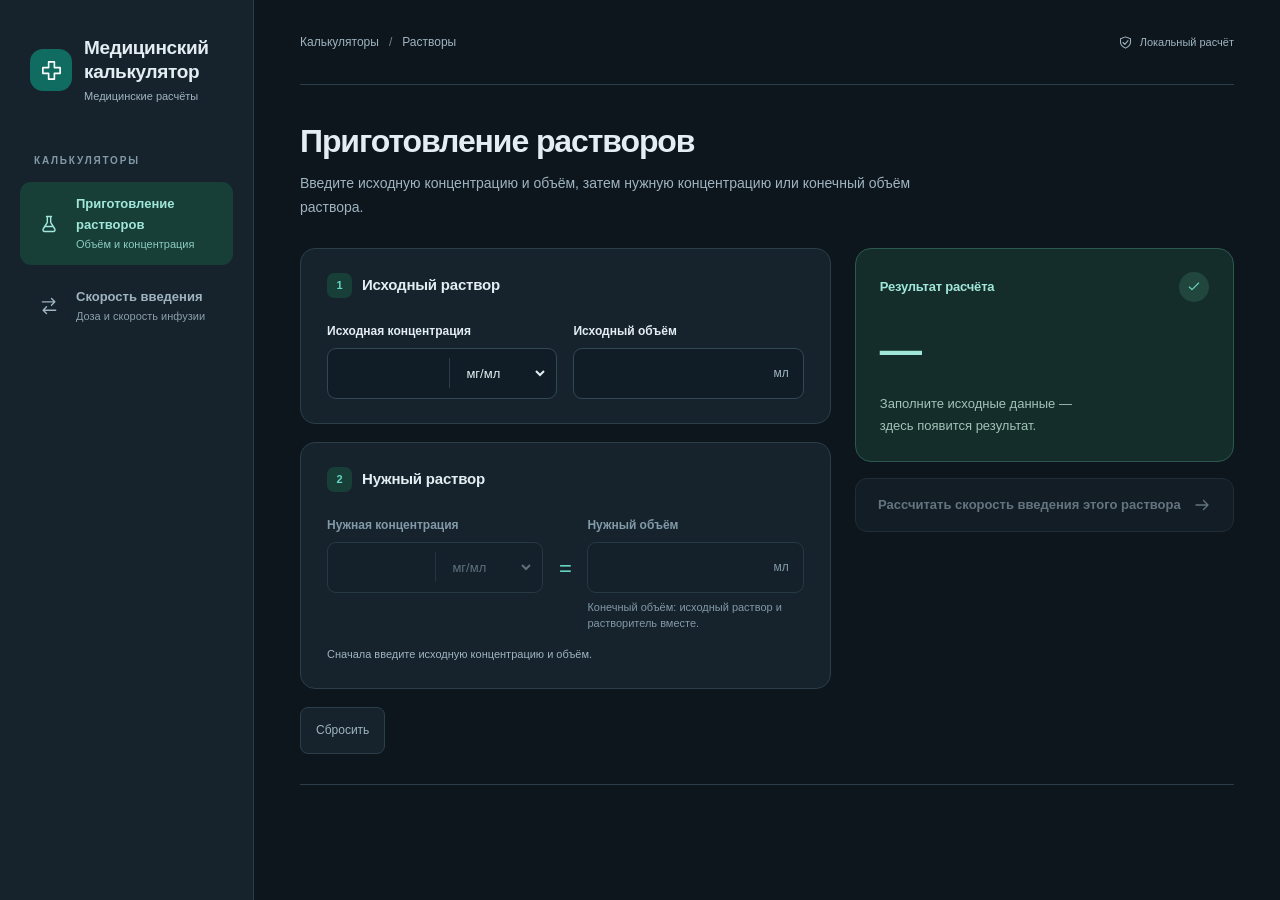
==== index.html @ bf87d004 "Add matching bottom dividers to both calculator pages" ====
<!DOCTYPE html>
<html lang="ru">
<head>
  <meta charset="UTF-8">
  <meta name="viewport" content="width=device-width, initial-scale=1">
  <meta name="color-scheme" content="dark">
  <meta name="theme-color" content="#0d151d">
  <meta name="description" content="Приготовление растворов. Медицинский калькулятор объёмов, концентраций и доз с поддержкой десятичной запятой.">
  <title>Приготовление растворов</title>
  <link rel="icon" href="assets/favicon.svg" type="image/svg+xml">
  <link rel="stylesheet" href="assets/styles.css?v=14">
  <script src="assets/calculations.js?v=12" defer></script>
  <script src="assets/numeric-input.js?v=12" defer></script>
  <script src="assets/solution-transfer.js?v=13" defer></script>
  <script src="assets/app.js?v=13" defer></script>
</head>
<body>
  <a class="skip-link" href="#main">К калькулятору</a>
  <div class="app">
    <aside class="sidebar" aria-label="Навигация">
      <a class="brand" href="index.html" aria-label="Медицинский калькулятор — приготовление растворов"><span class="brand-mark"><svg aria-hidden="true" focusable="false" width="23" height="23" viewBox="0 0 24 24" fill="none" stroke="currentColor" stroke-width="1.7" stroke-linecap="round" stroke-linejoin="round"><path d="M9 3h6v6h6v6h-6v6H9v-6H3V9h6z"/></svg></span><span><span class="brand-name">Медицинский калькулятор</span><span class="brand-sub">Медицинские расчёты</span></span></a>
      <p class="nav-label">КАЛЬКУЛЯТОРЫ</p>
      <nav class="navigation" aria-label="Калькуляторы"><span class="nav-link" aria-current="page"><span class="nav-icon"><svg aria-hidden="true" focusable="false" width="20" height="20" viewBox="0 0 24 24" fill="none" stroke="currentColor" stroke-width="1.7" stroke-linecap="round" stroke-linejoin="round"><path d="M9 3h6m-5 0v7l-5 8a2 2 0 0 0 1.7 3h10.6a2 2 0 0 0 1.7-3l-5-8V3M8 15h8"/></svg></span><span class="nav-text">Приготовление<br>растворов<small>Объём и концентрация</small></span></span><a class="nav-link" href="infusion-rate.html"><span class="nav-icon"><svg aria-hidden="true" focusable="false" width="20" height="20" viewBox="0 0 24 24" fill="none" stroke="currentColor" stroke-width="1.7" stroke-linecap="round" stroke-linejoin="round"><path d="M4 7h15m-4-4 4 4-4 4M20 17H5m4-4-4 4 4 4"/></svg></span><span class="nav-text">Скорость введения<small>Доза и скорость инфузии</small></span></a></nav>
    </aside>
    <div class="workspace">
      <header class="topbar"><div class="topbar-label">Калькуляторы<span>/</span>Растворы</div><div class="topbar-badge"><svg aria-hidden="true" focusable="false" width="15" height="15" viewBox="0 0 24 24" fill="none" stroke="currentColor" stroke-width="1.7" stroke-linecap="round" stroke-linejoin="round"><path d="m12 3 8 3v5c0 5-4 8-8 10-4-2-8-5-8-10V6l8-3Z"/><path d="m8 12 3 3 5-6"/></svg> Локальный расчёт</div></header>
      <main id="main">
        <h1>Приготовление растворов</h1>
        <p class="intro">Введите исходную концентрацию и объём, затем нужную концентрацию или конечный объём раствора.</p>
        <noscript><p>Для работы калькулятора включите JavaScript в браузере.</p></noscript>
        <form id="calculator" novalidate autocomplete="off">
          <div class="calculator-grid">
            <div class="solutions-stack">
              <section class="stage-card" aria-labelledby="stock-heading">
                <div class="stage-heading"><span class="stage-number">1</span><h2 id="stock-heading">Исходный раствор</h2></div>
                <div class="solution-fields">
                  <div class="field">
      <label for="stockConcentration">Исходная концентрация</label>
      <div class="input-group"><input id="stockConcentration" name="stockConcentration" type="text" inputmode="decimal" pattern="[0-9]*[.,]?[0-9]*" maxlength="40" aria-describedby="stockConcentration-error" spellcheck="false" autocapitalize="off"><select name="stockUnit" aria-label="Единица: исходная концентрация"><option value="mg">мг/мл</option><option value="mcg">мкг/мл</option><option value="percent">%</option><option value="unit">ЕД/мл</option><option value="iu">МЕ/мл</option></select></div>
      <p class="field-error" id="stockConcentration-error" hidden></p>
    </div>
                  <div class="field">
      <label for="stockVolume">Исходный объём</label>
      <div class="input-group"><input id="stockVolume" name="stockVolume" type="text" inputmode="decimal" pattern="[0-9]*[.,]?[0-9]*" maxlength="40" aria-describedby="stockVolume-error stockVolume-unit" spellcheck="false" autocapitalize="off"><span class="input-unit" id="stockVolume-unit">мл</span></div>
      <p class="field-error" id="stockVolume-error" hidden></p>
    </div>
                </div>
              </section>
              <section class="stage-card" aria-labelledby="desired-heading">
                <div class="stage-heading"><span class="stage-number">2</span><h2 id="desired-heading">Нужный раствор</h2></div>
                <fieldset id="desired-block" class="stage-fields" disabled aria-describedby="desired-status">
                  <legend class="sr-only">Нужный раствор</legend>
                  <div class="solution-fields solution-fields-linked">
                    <div class="field">
      <label for="targetConcentration">Нужная концентрация</label>
      <div class="input-group"><input id="targetConcentration" name="targetConcentration" type="text" inputmode="decimal" pattern="[0-9]*[.,]?[0-9]*" maxlength="40" aria-describedby="targetConcentration-error" spellcheck="false" autocapitalize="off"><select name="targetUnit" aria-label="Единица: нужная концентрация"><option value="mg">мг/мл</option><option value="mcg">мкг/мл</option><option value="percent">%</option></select></div>
      <p class="field-error" id="targetConcentration-error" hidden></p>
    </div>
                    <span class="field-equals" aria-hidden="true">=</span>
                    <div class="field">
      <label for="finalVolume">Нужный объём</label>
      <div class="input-group"><input id="finalVolume" name="finalVolume" type="text" inputmode="decimal" pattern="[0-9]*[.,]?[0-9]*" maxlength="40" aria-describedby="finalVolume-error finalVolume-hint finalVolume-unit" spellcheck="false" autocapitalize="off"><span class="input-unit" id="finalVolume-unit">мл</span></div>
      <p class="field-hint" id="finalVolume-hint">Конечный объём: исходный раствор и растворитель вместе.</p><p class="field-error" id="finalVolume-error" hidden></p>
    </div>
                  </div>
                </fieldset>
                <p class="stage-note" id="desired-status">Сначала введите исходную концентрацию и объём.</p>
              </section>
              <div class="solution-actions"><button type="reset" class="button-secondary">Сбросить</button></div>
            </div>
            <div>
              <section class="result-panel" aria-labelledby="result-heading">
              <div class="result-top"><h2 id="result-heading">Результат расчёта</h2><span class="result-symbol"><svg aria-hidden="true" focusable="false" width="16" height="16" viewBox="0 0 24 24" fill="none" stroke="currentColor" stroke-width="1.7" stroke-linecap="round" stroke-linejoin="round"><path d="m5 12 4 4L19 6"/></svg></span></div>
              <div class="result-main"><output class="result-value" id="result-value" form="calculator">—</output><span class="result-unit" id="result-unit"></span><p class="result-label" id="result-label" hidden>Объём растворителя</p><p class="result-empty" id="result-empty">Заполните исходные данные —<br>здесь появится результат.</p><p class="result-error" id="result-error" hidden></p></div>
            </section>
              <a class="solution-transfer" id="infusion-link" role="link" aria-disabled="true" tabindex="-1"><span>Рассчитать скорость введения этого раствора</span><svg aria-hidden="true" focusable="false" width="18" height="18" viewBox="0 0 24 24" fill="none" stroke="currentColor" stroke-width="1.7" stroke-linecap="round" stroke-linejoin="round"><path d="M4 12h16m-6-6 6 6-6 6"/></svg></a>
              <p class="sr-only" id="result-status" role="status" aria-live="polite" aria-atomic="true"></p>
            </div>
          </div>
        </form>
      </main>
    </div>
  </div>
</body>
</html>
---- assets/styles.css ----
:root {
  color-scheme: dark;
  --ink: #e3edf2;
  --muted: #9fb4c0;
  --teal: #65d6c2;
  --teal-dark: #a0e7d9;
  --primary: #106c61;
  --line: #2b3e49;
  --background: #0d151d;
  --surface: #16232d;
  --danger: #ff9598;
  font-family: -apple-system, BlinkMacSystemFont, "Segoe UI", Roboto, Arial, sans-serif;
  font-size: 16px;
  font-synthesis: none;
  -webkit-text-size-adjust: 100%;
}
* { box-sizing: border-box; }
body { margin: 0; color: var(--ink); background: var(--background); line-height: 1.5; }
button, input, select { font: inherit; }
button, a, input, select { -webkit-tap-highlight-color: transparent; }
button, a { touch-action: manipulation; }
button { cursor: pointer; }
a { color: var(--teal); text-decoration: none; }
button:focus-visible, a:focus-visible { outline: 3px solid #79d9e4; outline-offset: 4px; }
button:disabled { cursor: default; }
svg { flex-shrink: 0; }
[hidden] { display: none !important; }
.skip-link { position: fixed; top: -80px; left: 16px; z-index: 5; padding: 12px; background: var(--surface); border: 2px solid var(--teal); border-radius: 8px; }
.skip-link:focus { top: 12px; }
.app { display: grid; grid-template-columns: 254px minmax(0, 1fr); min-height: 100vh; min-height: 100dvh; }
.sidebar { position: sticky; top: 0; height: 100vh; height: 100dvh; display: flex; flex-direction: column; background: var(--surface); border-right: 1px solid var(--line); padding: 36px 20px 24px; }
.brand { display: inline-flex; gap: 12px; align-items: center; padding-left: 10px; color: var(--ink); }
.brand-mark { display: grid; place-items: center; flex-shrink: 0; width: 42px; height: 42px; border-radius: 13px; color: white; background: var(--primary); }
.brand > span:last-child { min-width: 0; }
.brand-name { display: block; font-weight: 750; font-size: 19px; letter-spacing: -.35px; line-height: 1.25; }
.brand-sub { display: block; color: var(--muted); font-size: 11px; margin-top: 4px; }
.nav-label { font-size: 10px; font-weight: 700; letter-spacing: 1.8px; color: #8299a7; margin: 49px 14px 14px; }
.navigation { display: grid; gap: 8px; }
.nav-link { min-height: 66px; padding: 12px; border-radius: 11px; display: flex; align-items: center; gap: 11px; color: var(--muted); transition: background .16s, color .16s; }
a.nav-link:hover { background: #1b2b35; color: var(--ink); }
.nav-link[aria-current] { background: #183e38; color: var(--teal-dark); }
.nav-icon { width: 33px; height: 36px; display: grid; place-items: center; }
.nav-text { font-size: 13px; line-height: 1.6; font-weight: 600; }
.nav-text small { display: block; font-size: 11px; font-weight: 400; opacity: .85; }
.workspace { min-width: 0; padding: 0 46px; }
.topbar { max-width: 1160px; margin: auto; min-height: 85px; display: flex; align-items: center; justify-content: space-between; border-bottom: 1px solid var(--line); gap: 16px; }
.topbar-label { font-size: 12px; color: var(--muted); }
.topbar-label span { margin: 0 10px; color: #6b8796; }
.topbar-badge { display: flex; align-items: center; gap: 7px; color: var(--muted); font-size: 11px; }
main { max-width: 1160px; margin: 0 auto 30px; padding: 37px 0 30px; border-bottom: 1px solid var(--line); }
h1 { font-size: clamp(26px, 2.5vw, 35px); line-height: 1.2; font-weight: 720; letter-spacing: -1.1px; margin: 0; }
.intro { color: var(--muted); font-size: 14px; max-width: 650px; margin: 12px 0 28px; line-height: 1.7; }
.calculator-grid { display: grid; grid-template-columns: minmax(0, 1.4fr) minmax(290px, 1fr); gap: 24px; align-items: start; }
h2 { font-size: 16px; font-weight: 650; margin: 0; letter-spacing: -.2px; }
.field { min-width: 0; }
.field label { display: block; font-size: 12px; font-weight: 600; margin-bottom: 8px; }
.input-group { display: flex; align-items: center; background: #111d26; border: 1px solid #324854; border-radius: 9px; min-height: 50px; transition: border-color .15s, box-shadow .15s; overflow: hidden; }
.input-group:focus-within { border-color: var(--teal); box-shadow: 0 0 0 3px #65d6c21a; background: var(--surface); }
.input-group:has([aria-invalid="true"]) { border-color: var(--danger); }
input { width: 100%; min-width: 0; padding: 11px 14px; border: 0; outline: none; background: transparent; color: var(--ink); font-size: 18px; font-variant-numeric: tabular-nums; }
select { color: var(--ink); max-width: 144px; flex-shrink: 0; border: 0; border-left: 1px solid var(--line); outline: none; background: transparent; min-height: 30px; padding: 0 26px 0 12px; margin-right: 8px; font-size: 13px; cursor: pointer; }
select option { background: var(--surface); color: var(--ink); }
select:focus-visible { outline: 2px solid var(--teal); outline-offset: -2px; }
.input-unit { flex-shrink: 0; padding: 0 14px; font-size: 12px; color: var(--muted); white-space: nowrap; }
.field-hint { color: var(--muted); font-size: 11px; margin: 6px 0 0; }
.field-error { font-size: 11px; color: var(--danger); margin: 6px 0 0; }
.button-secondary { min-height: 47px; padding: 11px 15px; border: 1px solid var(--line); background: var(--surface); border-radius: 8px; color: var(--muted); font-size: 12px; }
.button-secondary:hover { background: #21333f; }
.result-panel { border-radius: 16px; border: 1px solid #2c594e; background: #152d2a; overflow: hidden; }
.result-top { padding: 23px 24px 0; display: flex; align-items: center; justify-content: space-between; }
.result-top h2 { font-size: 13px; color: var(--teal-dark); }
.result-symbol { color: var(--teal); display: grid; place-items: center; height: 30px; width: 30px; border-radius: 50%; background: #21463d; }
.result-main { padding: 23px 24px; min-height: 159px; }
.result-value { display: block; font-size: clamp(32px, 3.3vw, 46px); letter-spacing: -1.6px; line-height: 1.2; color: var(--teal-dark); font-weight: 650; overflow-wrap: anywhere; font-variant-numeric: tabular-nums; }
.result-value.is-long { font-size: 29px; }
.result-unit { display: block; font-size: 14px; color: var(--teal); margin: 8px 0 0; }
.result-label { color: #99bdb1; font-size: 11px; margin: 12px 0 0; }
.result-empty { color: #a2c2b8; font-size: 13px; margin: 17px 0 0; line-height: 1.7; }
.result-error { color: var(--danger); font-size: 13px; margin: 0; line-height: 1.7; }
.solution-transfer { display: flex; align-items: center; justify-content: center; gap: 12px; min-height: 54px; padding: 14px 16px; margin-top: 16px; border: 1px solid #397d6f; border-radius: 12px; background: #164c42; color: var(--teal-dark); font-size: 13px; font-weight: 600; text-align: center; }
.solution-transfer span { min-width: 0; overflow-wrap: anywhere; }
.solution-transfer[href]:hover { background: #1c5b4f; border-color: var(--teal); }
.solution-transfer[aria-disabled="true"] { background: var(--surface); border-color: var(--line); color: var(--muted); cursor: not-allowed; opacity: .6; }
.sr-only { position: absolute; width: 1px; height: 1px; padding: 0; margin: -1px; overflow: hidden; clip: rect(0,0,0,0); white-space: nowrap; border: 0; }
@media (min-width: 1600px) { .workspace { padding: 0 65px; } main { padding-top: 50px; } }
@media (max-width: 1190px) { .app { grid-template-columns: 224px minmax(0,1fr); } .workspace { padding: 0 28px; } .sidebar { padding-left: 13px; padding-right: 13px; } .calculator-grid { gap: 18px; grid-template-columns: minmax(0,1.2fr) minmax(270px,1fr); }   }
@media (max-width: 980px) {
  .app { grid-template-columns: 1fr; }
  .sidebar { position: static; height: auto; padding: 20px 28px 15px; border-right: 0; border-bottom: 1px solid var(--line); }
  .brand { padding-left: 0; }
  .brand-mark { width: 35px; height: 35px; border-radius: 10px; }
  .brand-sub { font-size: 10px; }
  .nav-label { display: none; }
  .navigation { grid-template-columns: repeat(2,minmax(0,1fr)); gap: 8px; margin-top: 19px; }
  .nav-link { min-height: 58px; padding: 9px 11px; border: 1px solid var(--line); }
  .nav-link[aria-current] { border-color: #37665b; }
  .nav-icon { width: 24px; }
  .nav-text { font-size: 12px; }
  .nav-text small { font-size: 10px; }
  .topbar { min-height: 58px; }
  main { padding-top: 29px; }
  .calculator-grid { grid-template-columns: minmax(0,1.3fr) minmax(265px,1fr); gap: 20px; }
  h1 { font-size: 30px; }
}
@media (max-width: 660px) {
  .sidebar { padding: 17px 18px 13px; }
  .navigation { grid-template-columns: repeat(2,minmax(0,1fr)); gap: 6px; margin-top: 17px; }
  .nav-link { gap: 8px; padding: 9px 8px; min-height: 62px; }
  .nav-icon { height: 20px; }
  .nav-icon svg { width: 18px; height: 18px; }
  .nav-text { font-size: 11px; line-height: 1.6; }
  .nav-text small { display: none; }
  .workspace { padding: 0 18px; }
  .topbar { min-height: 48px; }
  .topbar-label { font-size: 10px; }
  .topbar-badge { font-size: 9px; gap: 5px; }
  .topbar-badge svg { width: 12px; }
  main { padding-top: 24px; }
  h1 { font-size: 27px; letter-spacing: -.8px; }
  .intro { font-size: 13px; margin: 12px 0 22px; }
  .calculator-grid { grid-template-columns: minmax(0,1fr); gap: 18px; }
  .result-value { font-size: 42px; }
  .result-main { min-height: 137px; padding-top: 18px; padding-bottom: 20px; }
}
.unified-form { margin-top: 8px; }
.patient-solution-grid { display: grid; grid-template-columns: repeat(2,minmax(0,1fr)); gap: 22px; align-items: stretch; }
.stage-card { min-width: 0; padding: 24px 26px; background: var(--surface); border: 1px solid var(--line); border-radius: 15px; }
.stage-heading { display: flex; align-items: center; gap: 10px; margin-bottom: 24px; }
.stage-heading h2 { font-size: 15px; }
.stage-number { display: grid; place-items: center; flex-shrink: 0; width: 25px; height: 25px; border-radius: 7px; background: #183e38; color: var(--teal); font-size: 11px; font-weight: 700; }
.stage-fields { border: 0; padding: 0; margin: 0; min-width: 0; }
.field-equals { display: block; color: var(--teal); text-align: center; font-size: 22px; line-height: 1; padding-top: 42px; user-select: none; }
.stage-note { font-size: 11px; color: var(--muted); margin: 14px 0 0; line-height: 1.6; }
input:disabled, select:disabled { cursor: not-allowed; color: #7d94a1; }
.stage-fields:disabled .input-group { background: #14202a; border-color: #273944; }
.stage-fields:disabled label, .stage-fields:disabled .input-unit, .stage-fields:disabled .field-hint { color: #8299a7; }
.rate-card { margin-top: 22px; background: #152d2a; border-color: #2c594e; }
.rate-card .stage-heading { margin-bottom: 0; }
.rate-status { margin: 10px 0 24px 35px; color: #a7c7bb; }
.rate-fields { display: grid; grid-template-columns: minmax(0,1fr) 20px minmax(0,1fr) 20px minmax(0,1fr); gap: 22px; align-items: start; }
.rate-fields-activity { grid-template-columns: minmax(0,1fr) 20px minmax(0,1fr); }
.rate-fields .field-equals { padding-top: 52px; }
.rate-fields label { color: var(--teal-dark); font-size: 16px; }
.rate-fields .input-group { min-height: 58px; background: var(--surface); border-color: #365b51; }
.rate-fields input { font-size: 20px; padding: 13px 14px; }
.rate-fields .field-hint { margin-top: 10px; }
.rate-card .stage-fields:disabled .input-group { background: #182b2a; border-color: #29443e; }
.rate-note { font-size: 11px; color: #a4c3b8; margin: 24px 0 0; line-height: 1.7; }
.unified-actions { display: flex; justify-content: flex-end; margin-top: 20px; }
.unified-actions .button-secondary:disabled { color: #7f96a3; background: #21333f; }
.solutions-stack { display: grid; gap: 18px; min-width: 0; }
.solution-fields { display: grid; grid-template-columns: repeat(2,minmax(0,1fr)); gap: 16px; align-items: start; }
.solution-fields-linked { grid-template-columns: minmax(0,1fr) 20px minmax(0,1fr); gap: 12px; }
.solution-actions { display: flex; }
@media (max-width: 1190px) { .patient-solution-grid { gap: 18px; } .stage-card { padding: 22px; } .rate-fields { gap: 16px; } }
@media (max-width: 1190px) { .solution-fields { grid-template-columns: 1fr; } .solution-fields-linked .field-equals { padding-top: 0; } }
@media (max-width: 660px) {
  .solution-fields { gap: 18px; }
  .solution-fields-linked { gap: 12px; }
  .patient-solution-grid { grid-template-columns: 1fr; gap: 16px; }
  .stage-card { padding: 20px; }
  .stage-heading { margin-bottom: 20px; }
  .stage-heading h2 { font-size: 14px; }
  .field-equals, .rate-fields .field-equals { padding-top: 0; }
  .rate-card { margin-top: 16px; }
  .rate-fields { grid-template-columns: 1fr; gap: 12px; }
  .rate-fields .input-group { min-height: 54px; }
  .rate-status { margin-left: 0; }
  .unified-actions { justify-content: flex-start; }
}
@media (prefers-reduced-motion: reduce) { *, *::before, *::after { transition: none !important; } }
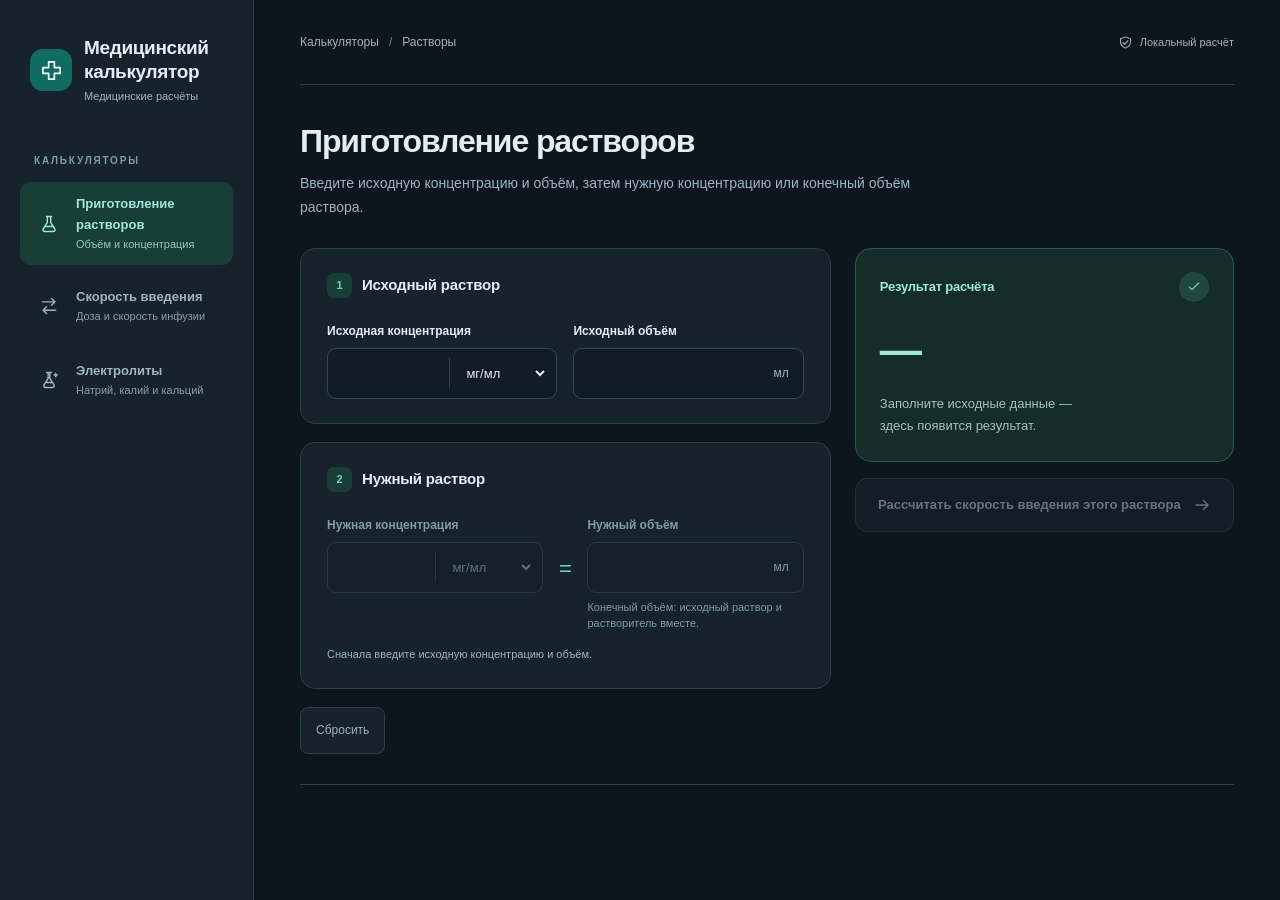
==== commit 882bc5ad: "Add electrolyte page with sodium balance model and potassium/calcium dose converters" ====
--- a/index.html
+++ b/index.html
@@ -8,7 +8,7 @@
   <meta name="description" content="Приготовление растворов. Медицинский калькулятор объёмов, концентраций и доз с поддержкой десятичной запятой.">
   <title>Приготовление растворов</title>
   <link rel="icon" href="assets/favicon.svg" type="image/svg+xml">
-  <link rel="stylesheet" href="assets/styles.css?v=14">
+  <link rel="stylesheet" href="assets/styles.css?v=15">
   <script src="assets/calculations.js?v=12" defer></script>
   <script src="assets/numeric-input.js?v=12" defer></script>
   <script src="assets/solution-transfer.js?v=13" defer></script>
@@ -20,7 +20,7 @@
     <aside class="sidebar" aria-label="Навигация">
       <a class="brand" href="index.html" aria-label="Медицинский калькулятор — приготовление растворов"><span class="brand-mark"><svg aria-hidden="true" focusable="false" width="23" height="23" viewBox="0 0 24 24" fill="none" stroke="currentColor" stroke-width="1.7" stroke-linecap="round" stroke-linejoin="round"><path d="M9 3h6v6h6v6h-6v6H9v-6H3V9h6z"/></svg></span><span><span class="brand-name">Медицинский калькулятор</span><span class="brand-sub">Медицинские расчёты</span></span></a>
       <p class="nav-label">КАЛЬКУЛЯТОРЫ</p>
-      <nav class="navigation" aria-label="Калькуляторы"><span class="nav-link" aria-current="page"><span class="nav-icon"><svg aria-hidden="true" focusable="false" width="20" height="20" viewBox="0 0 24 24" fill="none" stroke="currentColor" stroke-width="1.7" stroke-linecap="round" stroke-linejoin="round"><path d="M9 3h6m-5 0v7l-5 8a2 2 0 0 0 1.7 3h10.6a2 2 0 0 0 1.7-3l-5-8V3M8 15h8"/></svg></span><span class="nav-text">Приготовление<br>растворов<small>Объём и концентрация</small></span></span><a class="nav-link" href="infusion-rate.html"><span class="nav-icon"><svg aria-hidden="true" focusable="false" width="20" height="20" viewBox="0 0 24 24" fill="none" stroke="currentColor" stroke-width="1.7" stroke-linecap="round" stroke-linejoin="round"><path d="M4 7h15m-4-4 4 4-4 4M20 17H5m4-4-4 4 4 4"/></svg></span><span class="nav-text">Скорость введения<small>Доза и скорость инфузии</small></span></a></nav>
+      <nav class="navigation" aria-label="Калькуляторы"><span class="nav-link" aria-current="page"><span class="nav-icon"><svg aria-hidden="true" focusable="false" width="20" height="20" viewBox="0 0 24 24" fill="none" stroke="currentColor" stroke-width="1.7" stroke-linecap="round" stroke-linejoin="round"><path d="M9 3h6m-5 0v7l-5 8a2 2 0 0 0 1.7 3h10.6a2 2 0 0 0 1.7-3l-5-8V3M8 15h8"/></svg></span><span class="nav-text">Приготовление<br>растворов<small>Объём и концентрация</small></span></span><a class="nav-link" href="infusion-rate.html"><span class="nav-icon"><svg aria-hidden="true" focusable="false" width="20" height="20" viewBox="0 0 24 24" fill="none" stroke="currentColor" stroke-width="1.7" stroke-linecap="round" stroke-linejoin="round"><path d="M4 7h15m-4-4 4 4-4 4M20 17H5m4-4-4 4 4 4"/></svg></span><span class="nav-text">Скорость введения<small>Доза и скорость инфузии</small></span></a><a class="nav-link nav-link-electrolytes" href="electrolytes.html"><span class="nav-icon"><svg aria-hidden="true" focusable="false" width="20" height="20" viewBox="0 0 24 24" fill="none" stroke="currentColor" stroke-width="1.7" stroke-linecap="round" stroke-linejoin="round"><path d="M9 3h6m-4 0v7l-5 8a2 2 0 0 0 1.7 3h8.6a2 2 0 0 0 1.7-3l-5-8V3M9 15h6M18 6h4m-2-2v4"/></svg></span><span class="nav-text">Электролиты<small>Натрий, калий и кальций</small></span></a></nav>
     </aside>
     <div class="workspace">
       <header class="topbar"><div class="topbar-label">Калькуляторы<span>/</span>Растворы</div><div class="topbar-badge"><svg aria-hidden="true" focusable="false" width="15" height="15" viewBox="0 0 24 24" fill="none" stroke="currentColor" stroke-width="1.7" stroke-linecap="round" stroke-linejoin="round"><path d="m12 3 8 3v5c0 5-4 8-8 10-4-2-8-5-8-10V6l8-3Z"/><path d="m8 12 3 3 5-6"/></svg> Локальный расчёт</div></header>
--- a/assets/styles.css
+++ b/assets/styles.css
@@ -92,6 +92,7 @@
   .brand-sub { font-size: 10px; }
   .nav-label { display: none; }
   .navigation { grid-template-columns: repeat(2,minmax(0,1fr)); gap: 8px; margin-top: 19px; }
+  .nav-link-electrolytes { grid-column: 1 / -1; }
   .nav-link { min-height: 58px; padding: 9px 11px; border: 1px solid var(--line); }
   .nav-link[aria-current] { border-color: #37665b; }
   .nav-icon { width: 24px; }
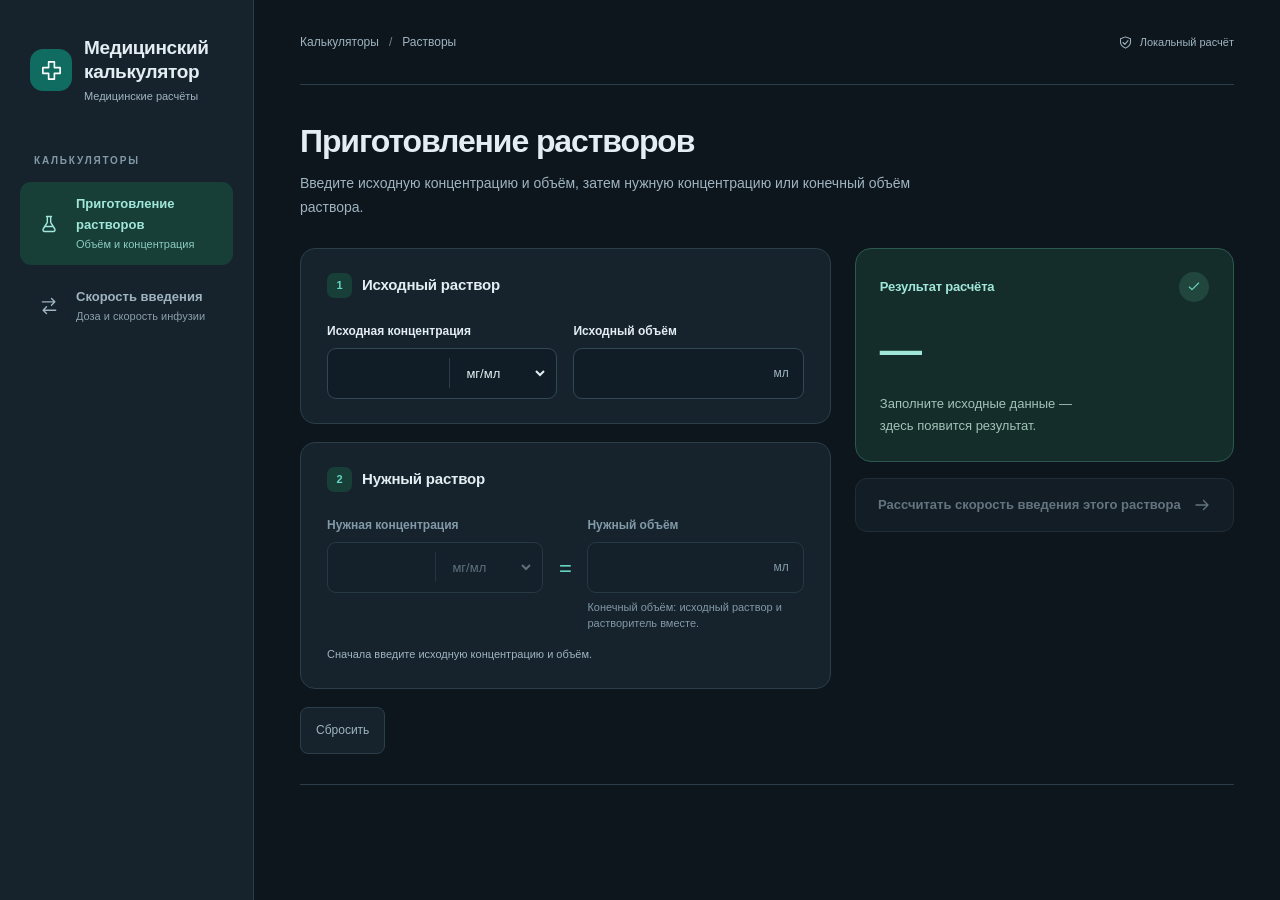
==== commit 485a9335: "Revert electrolyte calculators for later development This reverts commit 882bc5ad1825d4fbfbde18ea9ba" ====
--- a/index.html
+++ b/index.html
@@ -8,7 +8,7 @@
   <meta name="description" content="Приготовление растворов. Медицинский калькулятор объёмов, концентраций и доз с поддержкой десятичной запятой.">
   <title>Приготовление растворов</title>
   <link rel="icon" href="assets/favicon.svg" type="image/svg+xml">
-  <link rel="stylesheet" href="assets/styles.css?v=15">
+  <link rel="stylesheet" href="assets/styles.css?v=14">
   <script src="assets/calculations.js?v=12" defer></script>
   <script src="assets/numeric-input.js?v=12" defer></script>
   <script src="assets/solution-transfer.js?v=13" defer></script>
@@ -20,7 +20,7 @@
     <aside class="sidebar" aria-label="Навигация">
       <a class="brand" href="index.html" aria-label="Медицинский калькулятор — приготовление растворов"><span class="brand-mark"><svg aria-hidden="true" focusable="false" width="23" height="23" viewBox="0 0 24 24" fill="none" stroke="currentColor" stroke-width="1.7" stroke-linecap="round" stroke-linejoin="round"><path d="M9 3h6v6h6v6h-6v6H9v-6H3V9h6z"/></svg></span><span><span class="brand-name">Медицинский калькулятор</span><span class="brand-sub">Медицинские расчёты</span></span></a>
       <p class="nav-label">КАЛЬКУЛЯТОРЫ</p>
-      <nav class="navigation" aria-label="Калькуляторы"><span class="nav-link" aria-current="page"><span class="nav-icon"><svg aria-hidden="true" focusable="false" width="20" height="20" viewBox="0 0 24 24" fill="none" stroke="currentColor" stroke-width="1.7" stroke-linecap="round" stroke-linejoin="round"><path d="M9 3h6m-5 0v7l-5 8a2 2 0 0 0 1.7 3h10.6a2 2 0 0 0 1.7-3l-5-8V3M8 15h8"/></svg></span><span class="nav-text">Приготовление<br>растворов<small>Объём и концентрация</small></span></span><a class="nav-link" href="infusion-rate.html"><span class="nav-icon"><svg aria-hidden="true" focusable="false" width="20" height="20" viewBox="0 0 24 24" fill="none" stroke="currentColor" stroke-width="1.7" stroke-linecap="round" stroke-linejoin="round"><path d="M4 7h15m-4-4 4 4-4 4M20 17H5m4-4-4 4 4 4"/></svg></span><span class="nav-text">Скорость введения<small>Доза и скорость инфузии</small></span></a><a class="nav-link nav-link-electrolytes" href="electrolytes.html"><span class="nav-icon"><svg aria-hidden="true" focusable="false" width="20" height="20" viewBox="0 0 24 24" fill="none" stroke="currentColor" stroke-width="1.7" stroke-linecap="round" stroke-linejoin="round"><path d="M9 3h6m-4 0v7l-5 8a2 2 0 0 0 1.7 3h8.6a2 2 0 0 0 1.7-3l-5-8V3M9 15h6M18 6h4m-2-2v4"/></svg></span><span class="nav-text">Электролиты<small>Натрий, калий и кальций</small></span></a></nav>
+      <nav class="navigation" aria-label="Калькуляторы"><span class="nav-link" aria-current="page"><span class="nav-icon"><svg aria-hidden="true" focusable="false" width="20" height="20" viewBox="0 0 24 24" fill="none" stroke="currentColor" stroke-width="1.7" stroke-linecap="round" stroke-linejoin="round"><path d="M9 3h6m-5 0v7l-5 8a2 2 0 0 0 1.7 3h10.6a2 2 0 0 0 1.7-3l-5-8V3M8 15h8"/></svg></span><span class="nav-text">Приготовление<br>растворов<small>Объём и концентрация</small></span></span><a class="nav-link" href="infusion-rate.html"><span class="nav-icon"><svg aria-hidden="true" focusable="false" width="20" height="20" viewBox="0 0 24 24" fill="none" stroke="currentColor" stroke-width="1.7" stroke-linecap="round" stroke-linejoin="round"><path d="M4 7h15m-4-4 4 4-4 4M20 17H5m4-4-4 4 4 4"/></svg></span><span class="nav-text">Скорость введения<small>Доза и скорость инфузии</small></span></a></nav>
     </aside>
     <div class="workspace">
       <header class="topbar"><div class="topbar-label">Калькуляторы<span>/</span>Растворы</div><div class="topbar-badge"><svg aria-hidden="true" focusable="false" width="15" height="15" viewBox="0 0 24 24" fill="none" stroke="currentColor" stroke-width="1.7" stroke-linecap="round" stroke-linejoin="round"><path d="m12 3 8 3v5c0 5-4 8-8 10-4-2-8-5-8-10V6l8-3Z"/><path d="m8 12 3 3 5-6"/></svg> Локальный расчёт</div></header>
--- a/assets/styles.css
+++ b/assets/styles.css
@@ -92,7 +92,6 @@
   .brand-sub { font-size: 10px; }
   .nav-label { display: none; }
   .navigation { grid-template-columns: repeat(2,minmax(0,1fr)); gap: 8px; margin-top: 19px; }
-  .nav-link-electrolytes { grid-column: 1 / -1; }
   .nav-link { min-height: 58px; padding: 9px 11px; border: 1px solid var(--line); }
   .nav-link[aria-current] { border-color: #37665b; }
   .nav-icon { width: 24px; }
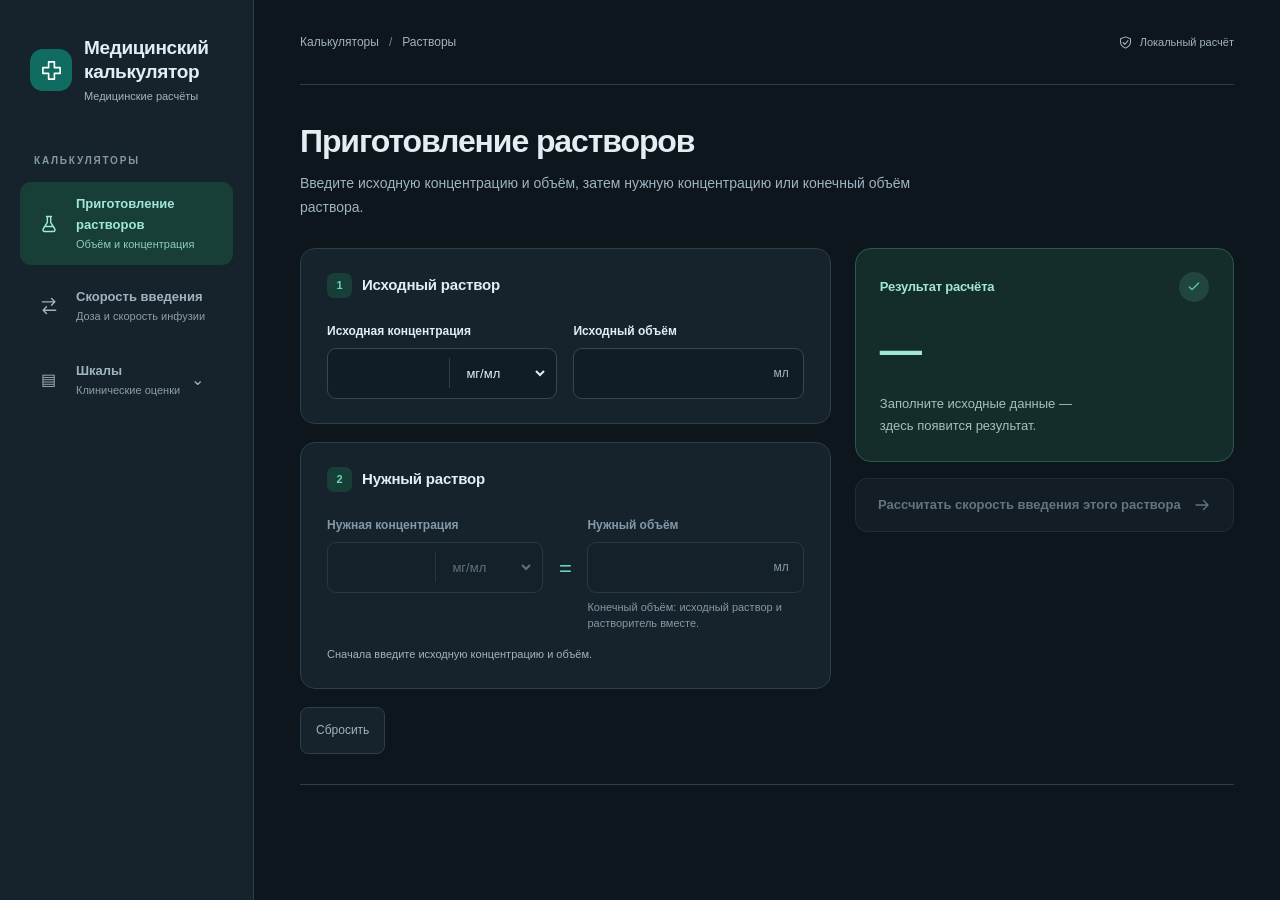
==== commit de572886: "Integrate clinical scales: index.html" ====
--- a/index.html
+++ b/index.html
@@ -8,11 +8,12 @@
   <meta name="description" content="Приготовление растворов. Медицинский калькулятор объёмов, концентраций и доз с поддержкой десятичной запятой.">
   <title>Приготовление растворов</title>
   <link rel="icon" href="assets/favicon.svg" type="image/svg+xml">
-  <link rel="stylesheet" href="assets/styles.css?v=14">
-  <script src="assets/calculations.js?v=12" defer></script>
+  <link rel="stylesheet" href="assets/styles.css?v=16">
+  <script src="assets/calculations.js?v=16" defer></script>
   <script src="assets/numeric-input.js?v=12" defer></script>
   <script src="assets/solution-transfer.js?v=13" defer></script>
-  <script src="assets/app.js?v=13" defer></script>
+  <script src="assets/form-drafts.js?v=19" defer></script>
+  <script src="assets/app.js?v=18" defer></script>
 </head>
 <body>
   <a class="skip-link" href="#main">К калькулятору</a>
@@ -20,7 +21,7 @@
     <aside class="sidebar" aria-label="Навигация">
       <a class="brand" href="index.html" aria-label="Медицинский калькулятор — приготовление растворов"><span class="brand-mark"><svg aria-hidden="true" focusable="false" width="23" height="23" viewBox="0 0 24 24" fill="none" stroke="currentColor" stroke-width="1.7" stroke-linecap="round" stroke-linejoin="round"><path d="M9 3h6v6h6v6h-6v6H9v-6H3V9h6z"/></svg></span><span><span class="brand-name">Медицинский калькулятор</span><span class="brand-sub">Медицинские расчёты</span></span></a>
       <p class="nav-label">КАЛЬКУЛЯТОРЫ</p>
-      <nav class="navigation" aria-label="Калькуляторы"><span class="nav-link" aria-current="page"><span class="nav-icon"><svg aria-hidden="true" focusable="false" width="20" height="20" viewBox="0 0 24 24" fill="none" stroke="currentColor" stroke-width="1.7" stroke-linecap="round" stroke-linejoin="round"><path d="M9 3h6m-5 0v7l-5 8a2 2 0 0 0 1.7 3h10.6a2 2 0 0 0 1.7-3l-5-8V3M8 15h8"/></svg></span><span class="nav-text">Приготовление<br>растворов<small>Объём и концентрация</small></span></span><a class="nav-link" href="infusion-rate.html"><span class="nav-icon"><svg aria-hidden="true" focusable="false" width="20" height="20" viewBox="0 0 24 24" fill="none" stroke="currentColor" stroke-width="1.7" stroke-linecap="round" stroke-linejoin="round"><path d="M4 7h15m-4-4 4 4-4 4M20 17H5m4-4-4 4 4 4"/></svg></span><span class="nav-text">Скорость введения<small>Доза и скорость инфузии</small></span></a></nav>
+      <nav class="navigation" aria-label="Калькуляторы"><span class="nav-link" aria-current="page"><span class="nav-icon"><svg aria-hidden="true" focusable="false" width="20" height="20" viewBox="0 0 24 24" fill="none" stroke="currentColor" stroke-width="1.7" stroke-linecap="round" stroke-linejoin="round"><path d="M9 3h6m-5 0v7l-5 8a2 2 0 0 0 1.7 3h10.6a2 2 0 0 0 1.7-3l-5-8V3M8 15h8"/></svg></span><span class="nav-text">Приготовление<br>растворов<small>Объём и концентрация</small></span></span><a class="nav-link" href="infusion-rate.html"><span class="nav-icon"><svg aria-hidden="true" focusable="false" width="20" height="20" viewBox="0 0 24 24" fill="none" stroke="currentColor" stroke-width="1.7" stroke-linecap="round" stroke-linejoin="round"><path d="M4 7h15m-4-4 4 4-4 4M20 17H5m4-4-4 4 4 4"/></svg></span><span class="nav-text">Скорость введения<small>Доза и скорость инфузии</small></span></a><details class="scales-menu"><summary class="nav-link scales-trigger"><span class="nav-icon" aria-hidden="true">▤</span><span class="nav-text">Шкалы<small>Клинические оценки</small></span><span class="scales-chevron" aria-hidden="true">⌄</span></summary><div class="scales-outer"><div class="scales-links"><a class="scale-link" href="gcs.html">Кома Глазго</a><a class="scale-link" href="news2.html">NEWS2</a><a class="scale-link" href="sofa.html">SOFA</a><a class="scale-link" href="egri.html">Эль-Ганзури</a><a class="scale-link" href="rass.html">RASS</a></div></div></details></nav>
     </aside>
     <div class="workspace">
       <header class="topbar"><div class="topbar-label">Калькуляторы<span>/</span>Растворы</div><div class="topbar-badge"><svg aria-hidden="true" focusable="false" width="15" height="15" viewBox="0 0 24 24" fill="none" stroke="currentColor" stroke-width="1.7" stroke-linecap="round" stroke-linejoin="round"><path d="m12 3 8 3v5c0 5-4 8-8 10-4-2-8-5-8-10V6l8-3Z"/><path d="m8 12 3 3 5-6"/></svg> Локальный расчёт</div></header>
--- a/assets/styles.css
+++ b/assets/styles.css
@@ -138,7 +138,6 @@
 .rate-card .stage-heading { margin-bottom: 0; }
 .rate-status { margin: 10px 0 24px 35px; color: #a7c7bb; }
 .rate-fields { display: grid; grid-template-columns: minmax(0,1fr) 20px minmax(0,1fr) 20px minmax(0,1fr); gap: 22px; align-items: start; }
-.rate-fields-activity { grid-template-columns: minmax(0,1fr) 20px minmax(0,1fr); }
 .rate-fields .field-equals { padding-top: 52px; }
 .rate-fields label { color: var(--teal-dark); font-size: 16px; }
 .rate-fields .input-group { min-height: 58px; background: var(--surface); border-color: #365b51; }
